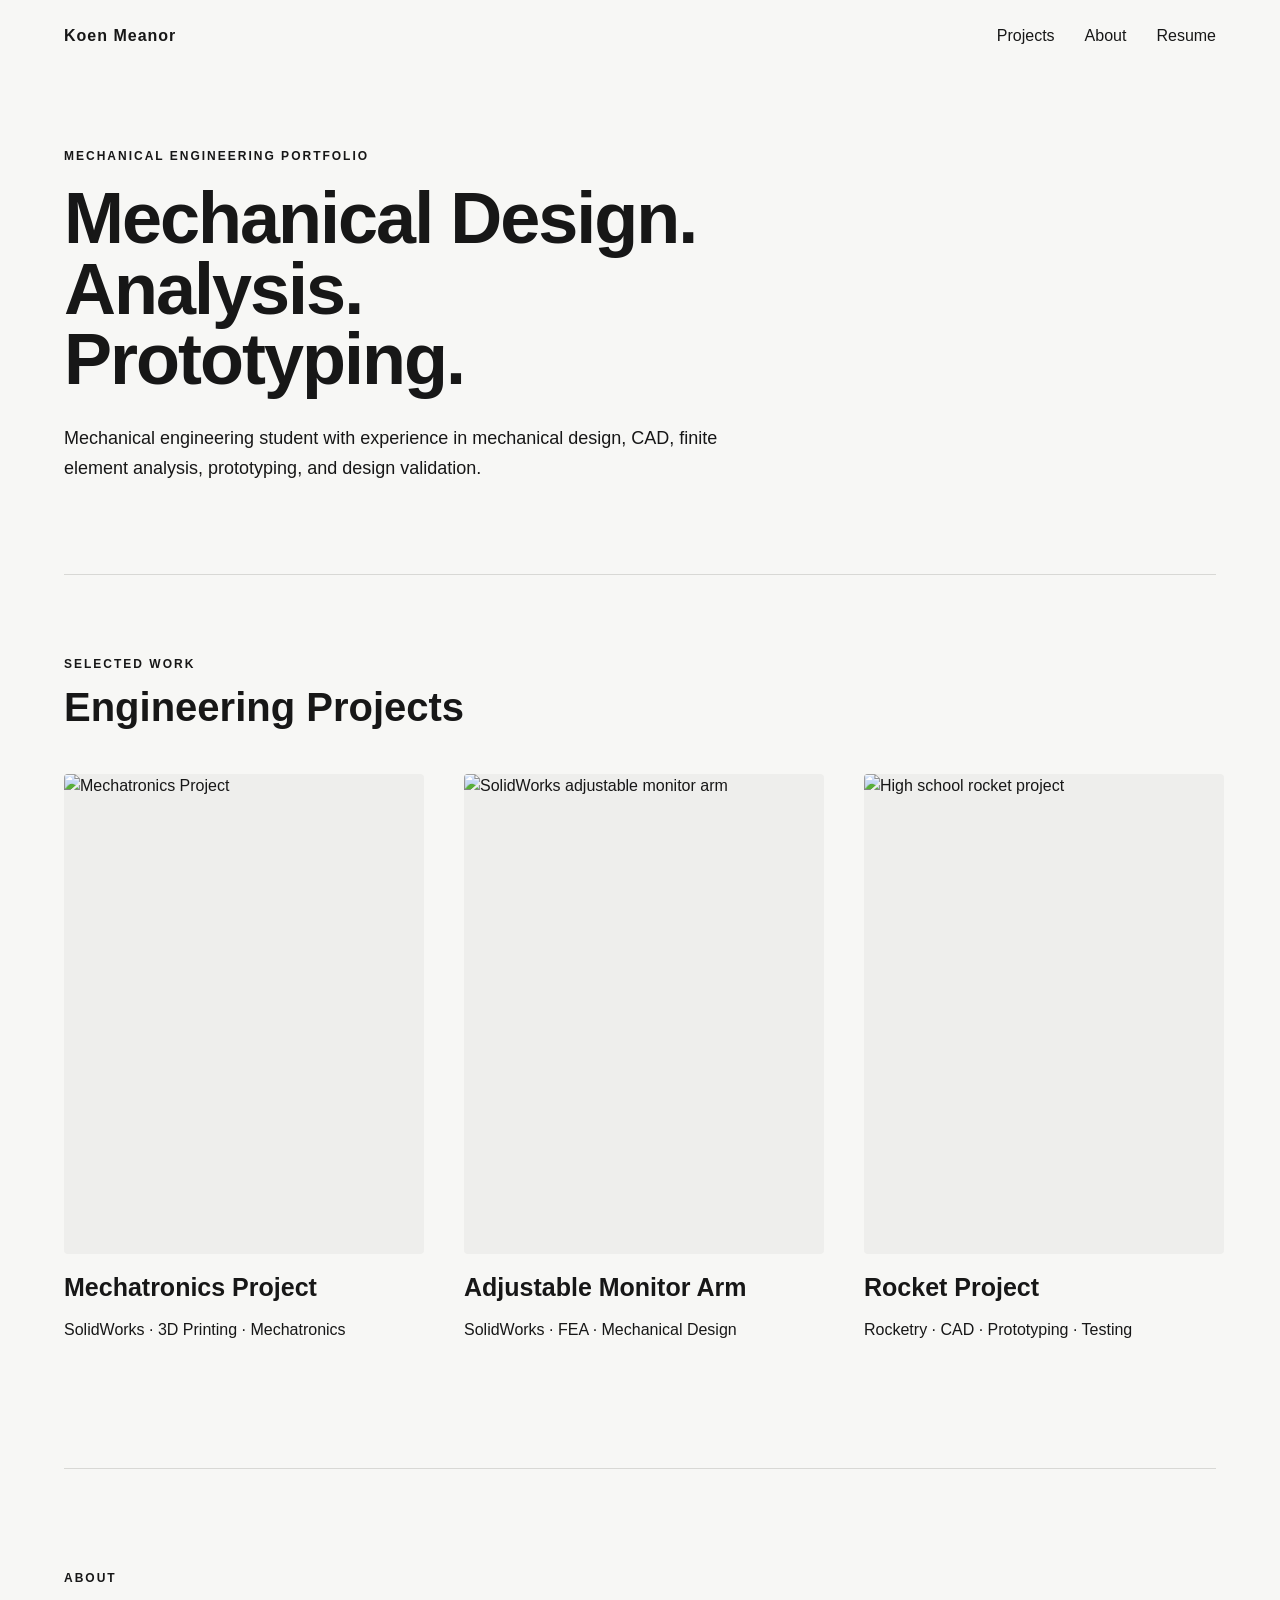
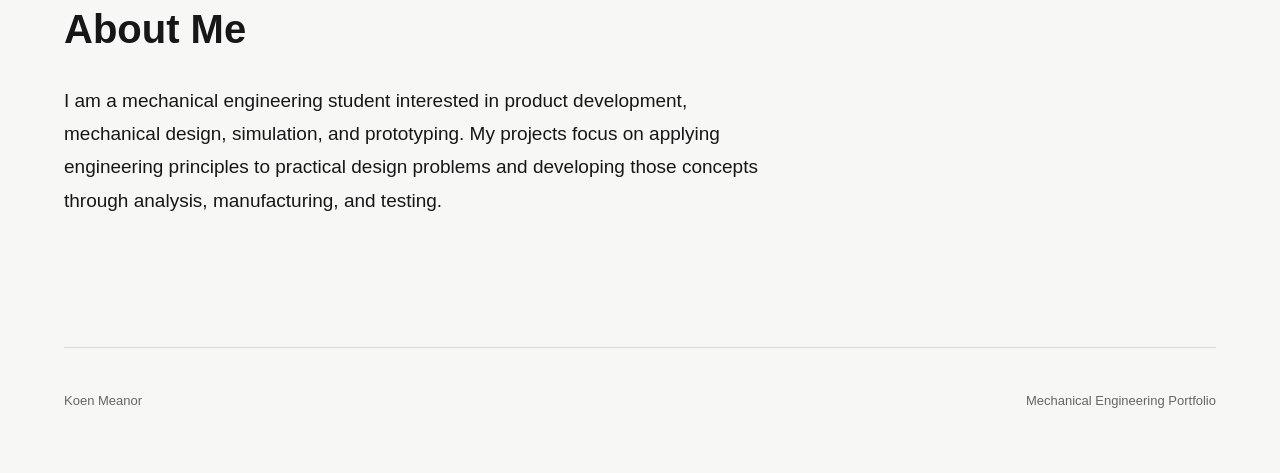
==== index.html @ 74413714 "Add files via upload" ====
<!DOCTYPE html>
<html lang="en">

<head>
    <meta charset="UTF-8">
    <meta name="viewport" content="width=device-width, initial-scale=1.0">

    <title>Koen Meanor | Mechanical Engineering Portfolio</title>

    <link rel="stylesheet" href="style.css">
</head>

<body>

    <!-- =========================
         NAVIGATION
    ========================== -->

    <nav>

        <a href="index.html" class="logo">
            Koen Meanor
        </a>

        <div class="nav-links">
            <a href="#projects">Projects</a>
            <a href="#about">About</a>
            <a href="#">Resume</a>
        </div>

    </nav>


    <main>

        <!-- =========================
             HERO
        ========================== -->

        <section class="hero">

            <p class="subtitle">
                MECHANICAL ENGINEERING PORTFOLIO
            </p>

            <h1>
                Mechanical Design.<br>
                Analysis.<br>
                Prototyping.
            </h1>

            <p class="intro">
                Mechanical engineering student with experience in mechanical
                design, CAD, finite element analysis, prototyping, and
                design validation.
            </p>

        </section>


        <!-- =========================
             PROJECTS
        ========================== -->

        <section id="projects" class="projects">

            <p class="subtitle">
                SELECTED WORK
            </p>

            <h2>
                Engineering Projects
            </h2>


            <div class="project-grid">


                <!-- =====================
                     mechatronics
                ====================== -->
<a href="mechatronics.html" class="project-card">

                    <div class="project-image-container">

                        <img
                            src="images/mechatronics.jpg"
                            alt="Mechatronics Project"
                            class="project-image"
                        >

                    </div>

                    <div class="project-info">

                        <h3>
                            Mechatronics Project
                        </h3>

                        <p>
                            SolidWorks · 3D Printing · Mechatronics
                        </p>

                    </div>

                </a>
                


                <!-- =====================
                     MONITOR ARM
                ====================== -->

                <a href="monitor-arm.html" class="project-card">

                    <div class="project-image-container">

                        <img
                            src="images/monitor-arm.jpg"
                            alt="SolidWorks adjustable monitor arm"
                            class="project-image monitor-arm-image"
                        >

                    </div>

                    <div class="project-info">

                        <h3>
                            Adjustable Monitor Arm
                        </h3>

                        <p>
                            SolidWorks · FEA · Mechanical Design
                        </p>

                    </div>

                </a>


                <!-- =====================
                     rocket
                ====================== -->
<a href="rocket-project.html" class="project-card">

                    <div class="project-image-container">

                        <img
                            src="images/Full Assembly.jpg"
                            alt="High school rocket project"
                            class="project-image"
                        >

                    </div>

                    <div class="project-info">

                        <h3>
                            Rocket Project
                        </h3>

                        <p>
                            Rocketry · CAD · Prototyping · Testing
                        </p>

                    </div>

                </a>
                


            </div>

        </section>


        <!-- =========================
             ABOUT
        ========================== -->

        <section id="about" class="about">

            <p class="subtitle">
                ABOUT
            </p>

            <h2>
                About Me
            </h2>

            <p>
                I am a mechanical engineering student interested in product
                development, mechanical design, simulation, and prototyping.
                My projects focus on applying engineering principles to
                practical design problems and developing those concepts
                through analysis, manufacturing, and testing.
            </p>

        </section>

    </main>


    <!-- =========================
         FOOTER
    ========================== -->

    <footer>

        <p>
            Koen Meanor
        </p>

        <p>
            Mechanical Engineering Portfolio
        </p>

    </footer>


</body>

</html>
---- style.css ----
/* =========================================
   GLOBAL
========================================= */

* {
    box-sizing: border-box;
}

html {
    scroll-behavior: smooth;
}

body {
    margin: 0;

    background: #f7f7f5;
    color: #171717;

    font-family: Arial, Helvetica, sans-serif;
    line-height: 1.5;
}

a {
    color: inherit;
    text-decoration: none;
}


/* =========================================
   NAVIGATION
========================================= */

nav {
    width: 90%;
    max-width: 1250px;

    margin: 0 auto;

    display: flex;
    justify-content: space-between;
    align-items: center;

    padding: 24px 0;
}

.logo {
    font-weight: 700;
    letter-spacing: 1px;
}

.nav-links {
    display: flex;
    gap: 30px;
}

.nav-links a {
    transition: opacity 0.2s ease;
}

.nav-links a:hover {
    opacity: 0.5;
}


/* =========================================
   HERO
========================================= */

.hero {
    width: 90%;
    max-width: 1250px;

    margin: 0 auto;

    padding: 75px 0 90px;
}

.subtitle {
    margin: 0;

    font-size: 12px;
    font-weight: 700;

    letter-spacing: 2px;
    text-transform: uppercase;
}

.hero h1 {
    max-width: 900px;

    margin: 18px 0 28px;

    font-size: clamp(48px, 6vw, 72px);
    line-height: 0.98;

    letter-spacing: -2px;
}

.intro {
    max-width: 680px;

    margin: 0;

    font-size: 18px;
    line-height: 1.7;
}

.hero-skills {
    margin-top: 20px;

    font-size: 13px;
    font-weight: 600;

    letter-spacing: 0.4px;

    color: #666;
}


/* =========================================
   PROJECTS
========================================= */

.projects {
    width: 90%;
    max-width: 1250px;

    margin: 0 auto;

    padding: 80px 0 110px;

    border-top: 1px solid #d8d8d5;
}

.projects h2 {
    margin: 12px 0 45px;

    font-size: 40px;
    line-height: 1.1;
}


/* =========================================
   PROJECT GRID
========================================= */

.project-grid {
    display: grid;

    grid-template-columns: repeat(3, 360px);

    gap: 40px;

    justify-content: start;
}


/* =========================================
   PROJECT CARDS
========================================= */

.project-card {
    display: block;

    transition:
        transform 0.25s ease,
        opacity 0.25s ease;
}

.project-card:hover {
    transform: translateY(-8px);
}


/* =========================================
   PROJECT IMAGE CONTAINER
========================================= */

.project-image-container {
    width: 360px;
    height: 480px;

    display: flex;
    justify-content: center;
    align-items: center;

    overflow: hidden;

    background: #eeeeec;

    border-radius: 4px;
}


/* =========================================
   PROJECT IMAGES
========================================= */

.project-image {
    width: 100%;
    height: 100%;

    object-fit: contain;
    object-position: center;

    display: block;

    transition: transform 0.3s ease;
}

.project-card:hover .project-image {
    transform: scale(1.02);
}


/* Monitor Arm gets cropped to fill the card */

.monitor-arm-image {
    object-fit: cover;
    object-position: center;
}


/* =========================================
   PROJECT INFORMATION
========================================= */

.project-info {
    padding-top: 18px;
}

.project-info h3 {
    margin: 0 0 7px;

    font-size: 25px;
    line-height: 1.2;
}

.project-tags {
    margin: 0;

    color: #666;

    font-size: 14px;
}

.project-summary {
    margin-top: 10px;

    max-width: 330px;

    font-size: 14px;
    line-height: 1.6;

    color: #555;
}


/* =========================================
   ABOUT
========================================= */

.about {
    width: 90%;
    max-width: 1250px;

    margin: 0 auto;

    padding: 100px 0 130px;

    border-top: 1px solid #d8d8d5;
}

.about h2 {
    margin: 12px 0 25px;

    font-size: 40px;
}

.about > p:last-child {
    max-width: 720px;

    margin: 0;

    font-size: 19px;
    line-height: 1.75;
}


/* =========================================
   FOOTER
========================================= */

footer {
    width: 90%;
    max-width: 1250px;

    margin: 0 auto;

    padding: 30px 0 50px;

    border-top: 1px solid #d8d8d5;

    display: flex;
    justify-content: space-between;

    color: #666;

    font-size: 13px;
}


/* =========================================
   INDIVIDUAL PROJECT PAGES
========================================= */

.project-page {
    width: 90%;
    max-width: 1000px;

    margin: 0 auto;

    padding-bottom: 120px;
}

.back-link {
    display: inline-block;

    margin-top: 45px;

    color: #666;
    font-size: 15px;

    transition: color 0.2s ease;
}

.back-link:hover {
    color: #171717;
}


/* =========================================
   PROJECT PAGE HEADER
========================================= */

.project-header {
    padding: 60px 0 35px;
}

.project-header h1 {
    max-width: 850px;

    margin: 15px 0 25px;

    font-size: clamp(45px, 6vw, 68px);
    line-height: 1;

    letter-spacing: -1px;
}

.project-description {
    max-width: 700px;

    margin: 0;

    font-size: 20px;
    line-height: 1.65;
}


/* =========================================
   PROJECT HERO IMAGE
========================================= */

.project-hero-image {
    width: auto;

    max-width: 600px;
    max-height: 500px;

    object-fit: contain;

    display: block;

    margin: 40px 0 80px;
}


/* =========================================
   PROJECT CONTENT
========================================= */

.project-section {
    max-width: 750px;

    margin: 80px 0;
}

.project-section h2 {
    margin-bottom: 20px;

    font-size: 30px;
}

.project-section p {
    font-size: 18px;
    line-height: 1.75;
}

.project-section ul {
    padding-left: 22px;
}

.project-section li {
    margin-bottom: 8px;

    font-size: 18px;
    line-height: 1.7;
}


/* =========================================
   TABLET
========================================= */

@media (max-width: 1200px) {

    .project-grid {
        grid-template-columns: repeat(2, 360px);
    }

}


/* =========================================
   MOBILE
========================================= */

@media (max-width: 750px) {

    nav {
        width: 92%;
    }

    .nav-links {
        gap: 14px;
        font-size: 14px;
    }


    .hero {
        width: 92%;

        padding: 60px 0 75px;
    }

    .hero h1 {
        font-size: 46px;
        letter-spacing: -1px;
    }


    .projects {
        width: 92%;

        padding: 65px 0 90px;
    }

    .project-grid {
        grid-template-columns: 1fr;

        gap: 60px;
    }

    .project-image-container {
        width: 100%;
        height: auto;
        aspect-ratio: 3 / 4;
    }


    .about {
        width: 92%;
    }


    .project-page {
        width: 92%;
    }

    .project-header h1 {
        font-size: 45px;
    }

    .project-hero-image {
        width: 100%;

        max-width: 100%;
        max-height: 450px;
    }


    footer {
        width: 92%;

        flex-direction: column;

        gap: 5px;
    }

}
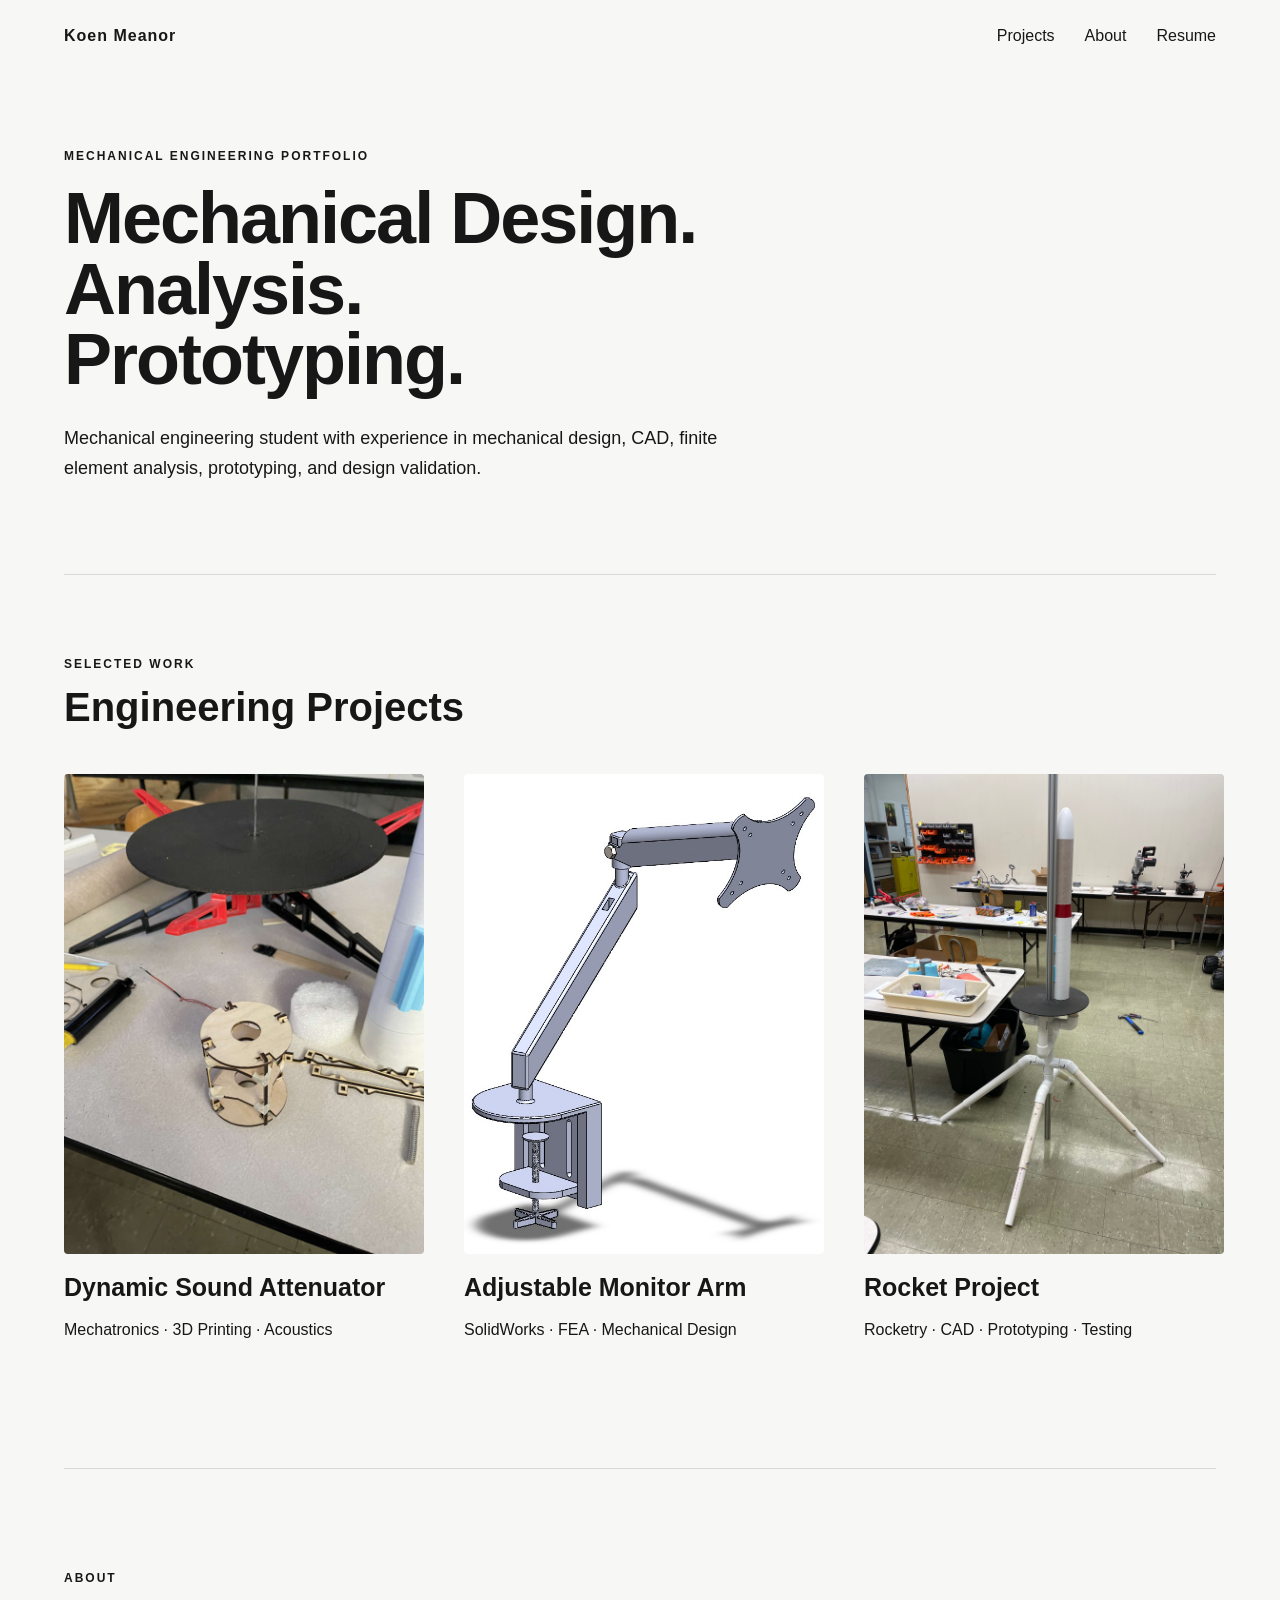
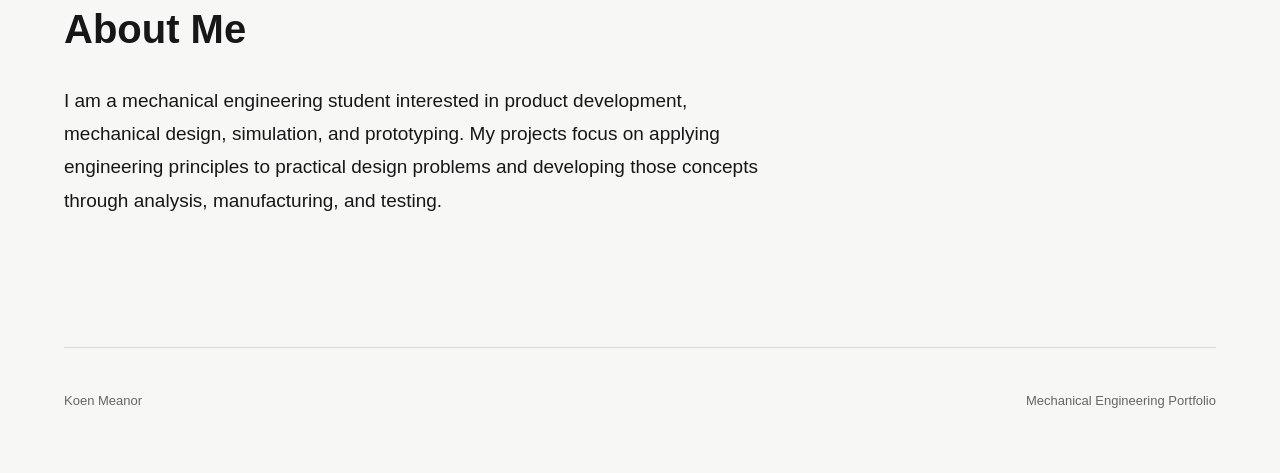
==== commit 053abf19: "Fix homepage image paths" ====
--- a/index.html
+++ b/index.html
@@ -1,223 +1,115 @@
-<!DOCTYPE html>
-<html lang="en">
-
-<head>
-    <meta charset="UTF-8">
-    <meta name="viewport" content="width=device-width, initial-scale=1.0">
-
-    <title>Koen Meanor | Mechanical Engineering Portfolio</title>
-
-    <link rel="stylesheet" href="style.css">
-</head>
-
-<body>
-
-    <!-- =========================
-         NAVIGATION
-    ========================== -->
-
-    <nav>
-
-        <a href="index.html" class="logo">
-            Koen Meanor
-        </a>
-
-        <div class="nav-links">
-            <a href="#projects">Projects</a>
-            <a href="#about">About</a>
-            <a href="#">Resume</a>
-        </div>
-
-    </nav>
-
-
-    <main>
-
-        <!-- =========================
-             HERO
-        ========================== -->
-
-        <section class="hero">
-
-            <p class="subtitle">
-                MECHANICAL ENGINEERING PORTFOLIO
-            </p>
-
-            <h1>
-                Mechanical Design.<br>
-                Analysis.<br>
-                Prototyping.
-            </h1>
-
-            <p class="intro">
-                Mechanical engineering student with experience in mechanical
-                design, CAD, finite element analysis, prototyping, and
-                design validation.
-            </p>
-
-        </section>
-
-
-        <!-- =========================
-             PROJECTS
-        ========================== -->
-
-        <section id="projects" class="projects">
-
-            <p class="subtitle">
-                SELECTED WORK
-            </p>
-
-            <h2>
-                Engineering Projects
-            </h2>
-
-
-            <div class="project-grid">
-
-
-                <!-- =====================
-                     mechatronics
-                ====================== -->
-<a href="mechatronics.html" class="project-card">
-
-                    <div class="project-image-container">
-
-                        <img
-                            src="images/mechatronics.jpg"
-                            alt="Mechatronics Project"
-                            class="project-image"
-                        >
-
-                    </div>
-
-                    <div class="project-info">
-
-                        <h3>
-                            Mechatronics Project
-                        </h3>
-
-                        <p>
-                            SolidWorks · 3D Printing · Mechatronics
-                        </p>
-
-                    </div>
-
-                </a>
-                
-
-
-                <!-- =====================
-                     MONITOR ARM
-                ====================== -->
-
-                <a href="monitor-arm.html" class="project-card">
-
-                    <div class="project-image-container">
-
-                        <img
-                            src="images/monitor-arm.jpg"
-                            alt="SolidWorks adjustable monitor arm"
-                            class="project-image monitor-arm-image"
-                        >
-
-                    </div>
-
-                    <div class="project-info">
-
-                        <h3>
-                            Adjustable Monitor Arm
-                        </h3>
-
-                        <p>
-                            SolidWorks · FEA · Mechanical Design
-                        </p>
-
-                    </div>
-
-                </a>
-
-
-                <!-- =====================
-                     rocket
-                ====================== -->
-<a href="rocket-project.html" class="project-card">
-
-                    <div class="project-image-container">
-
-                        <img
-                            src="images/Full Assembly.jpg"
-                            alt="High school rocket project"
-                            class="project-image"
-                        >
-
-                    </div>
-
-                    <div class="project-info">
-
-                        <h3>
-                            Rocket Project
-                        </h3>
-
-                        <p>
-                            Rocketry · CAD · Prototyping · Testing
-                        </p>
-
-                    </div>
-
-                </a>
-                
-
-
-            </div>
-
-        </section>
-
-
-        <!-- =========================
-             ABOUT
-        ========================== -->
-
-        <section id="about" class="about">
-
-            <p class="subtitle">
-                ABOUT
-            </p>
-
-            <h2>
-                About Me
-            </h2>
-
-            <p>
-                I am a mechanical engineering student interested in product
-                development, mechanical design, simulation, and prototyping.
-                My projects focus on applying engineering principles to
-                practical design problems and developing those concepts
-                through analysis, manufacturing, and testing.
-            </p>
-
-        </section>
-
-    </main>
-
-
-    <!-- =========================
-         FOOTER
-    ========================== -->
-
-    <footer>
-
-        <p>
-            Koen Meanor
-        </p>
-
-        <p>
-            Mechanical Engineering Portfolio
-        </p>
-
-    </footer>
-
-
-</body>
-
+<!DOCTYPE html>
+<html lang="en">
+
+<head>
+    <meta charset="UTF-8">
+    <meta name="viewport" content="width=device-width, initial-scale=1.0">
+
+    <title>Koen Meanor | Mechanical Engineering Portfolio</title>
+
+    <link rel="stylesheet" href="style.css">
+</head>
+
+<body>
+
+    <nav>
+        <a href="index.html" class="logo">Koen Meanor</a>
+
+        <div class="nav-links">
+            <a href="#projects">Projects</a>
+            <a href="#about">About</a>
+            <a href="#">Resume</a>
+        </div>
+    </nav>
+
+    <main>
+        <section class="hero">
+            <p class="subtitle">MECHANICAL ENGINEERING PORTFOLIO</p>
+
+            <h1>
+                Mechanical Design.<br>
+                Analysis.<br>
+                Prototyping.
+            </h1>
+
+            <p class="intro">
+                Mechanical engineering student with experience in mechanical
+                design, CAD, finite element analysis, prototyping, and
+                design validation.
+            </p>
+        </section>
+
+        <section id="projects" class="projects">
+            <p class="subtitle">SELECTED WORK</p>
+            <h2>Engineering Projects</h2>
+
+            <div class="project-grid">
+                <a href="mechatronics.html" class="project-card">
+                    <div class="project-image-container">
+                        <img
+                            src="Motor Housing.JPG"
+                            alt="Dynamic Sound Attenuator"
+                            class="project-image"
+                        >
+                    </div>
+
+                    <div class="project-info">
+                        <h3>Dynamic Sound Attenuator</h3>
+                        <p>Mechatronics · 3D Printing · Acoustics</p>
+                    </div>
+                </a>
+
+                <a href="monitor-arm.html" class="project-card">
+                    <div class="project-image-container">
+                        <img
+                            src="Monitor-arm.jpg"
+                            alt="SolidWorks adjustable monitor arm"
+                            class="project-image monitor-arm-image"
+                        >
+                    </div>
+
+                    <div class="project-info">
+                        <h3>Adjustable Monitor Arm</h3>
+                        <p>SolidWorks · FEA · Mechanical Design</p>
+                    </div>
+                </a>
+
+                <a href="rocket-project.html" class="project-card">
+                    <div class="project-image-container">
+                        <img
+                            src="Full Assembly.jpg"
+                            alt="High school rocket project"
+                            class="project-image"
+                        >
+                    </div>
+
+                    <div class="project-info">
+                        <h3>Rocket Project</h3>
+                        <p>Rocketry · CAD · Prototyping · Testing</p>
+                    </div>
+                </a>
+            </div>
+        </section>
+
+        <section id="about" class="about">
+            <p class="subtitle">ABOUT</p>
+            <h2>About Me</h2>
+
+            <p>
+                I am a mechanical engineering student interested in product
+                development, mechanical design, simulation, and prototyping.
+                My projects focus on applying engineering principles to
+                practical design problems and developing those concepts
+                through analysis, manufacturing, and testing.
+            </p>
+        </section>
+    </main>
+
+    <footer>
+        <p>Koen Meanor</p>
+        <p>Mechanical Engineering Portfolio</p>
+    </footer>
+
+</body>
+
 </html>
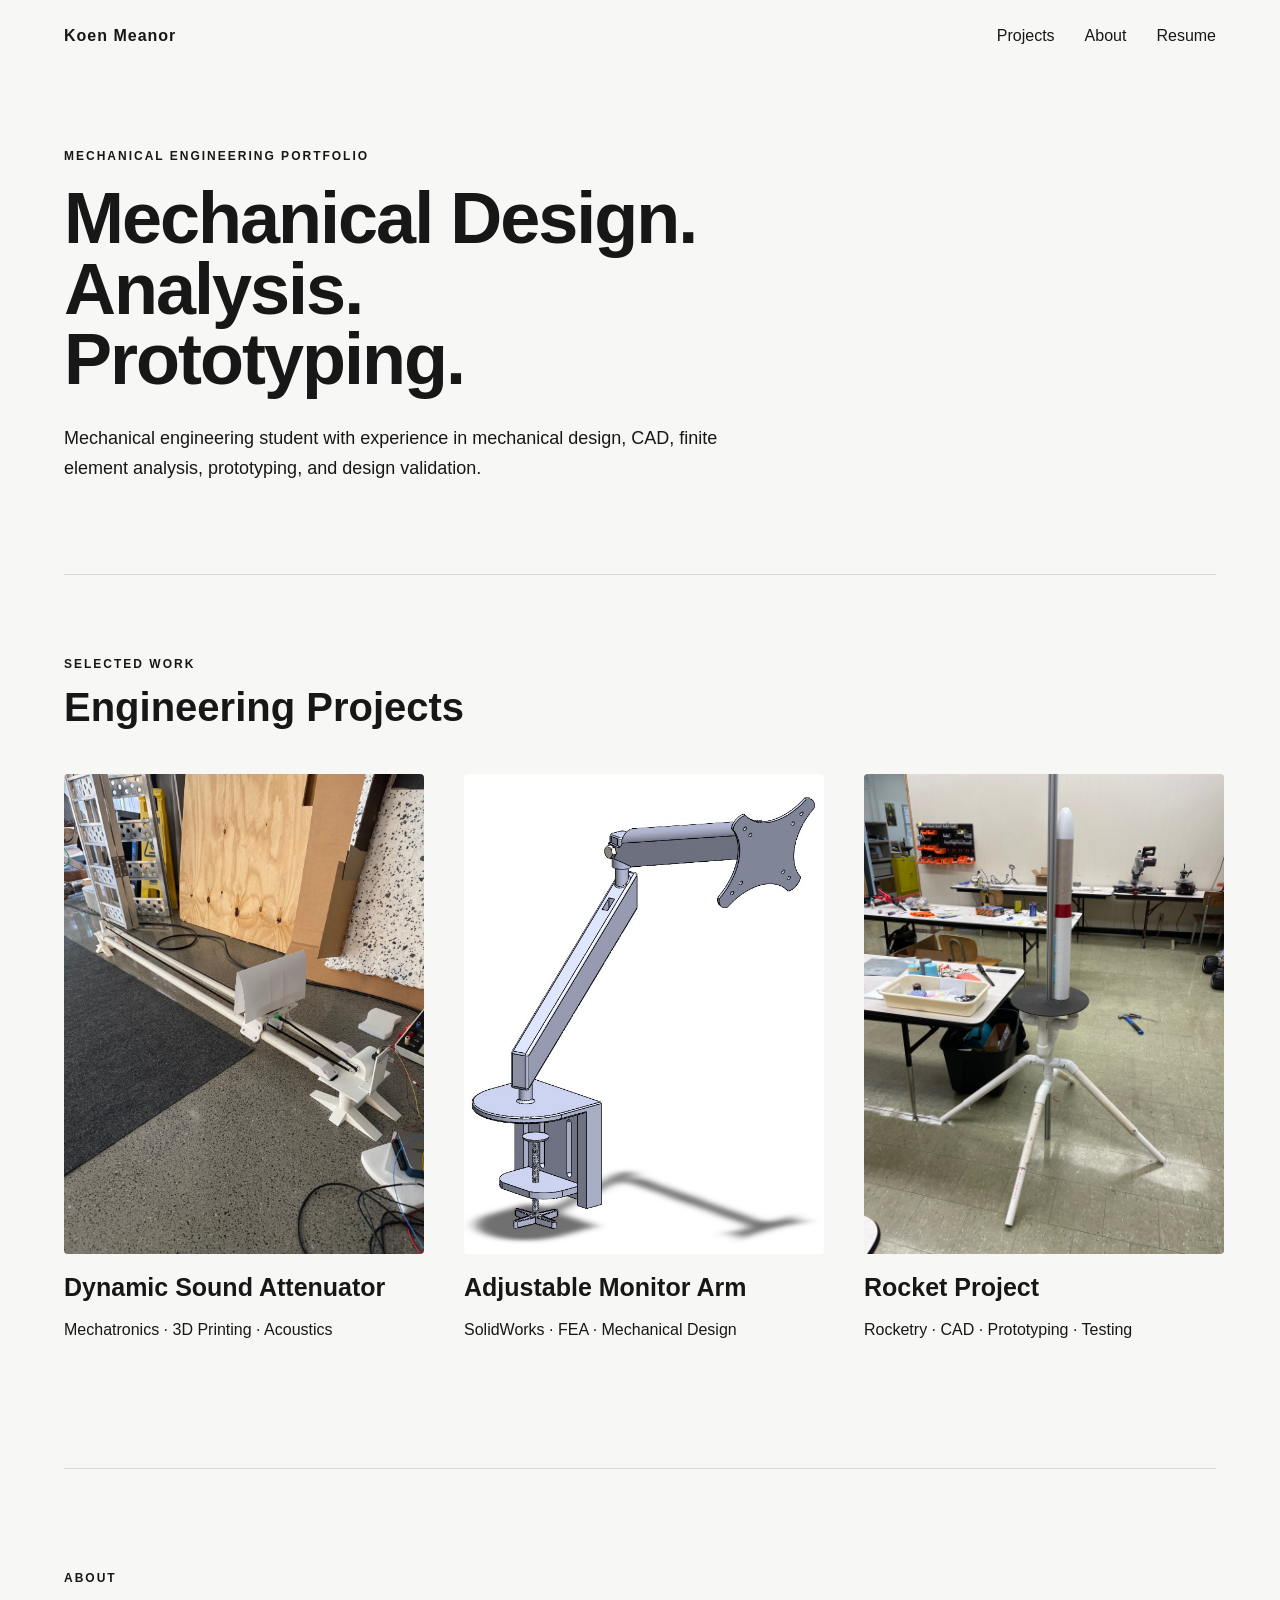
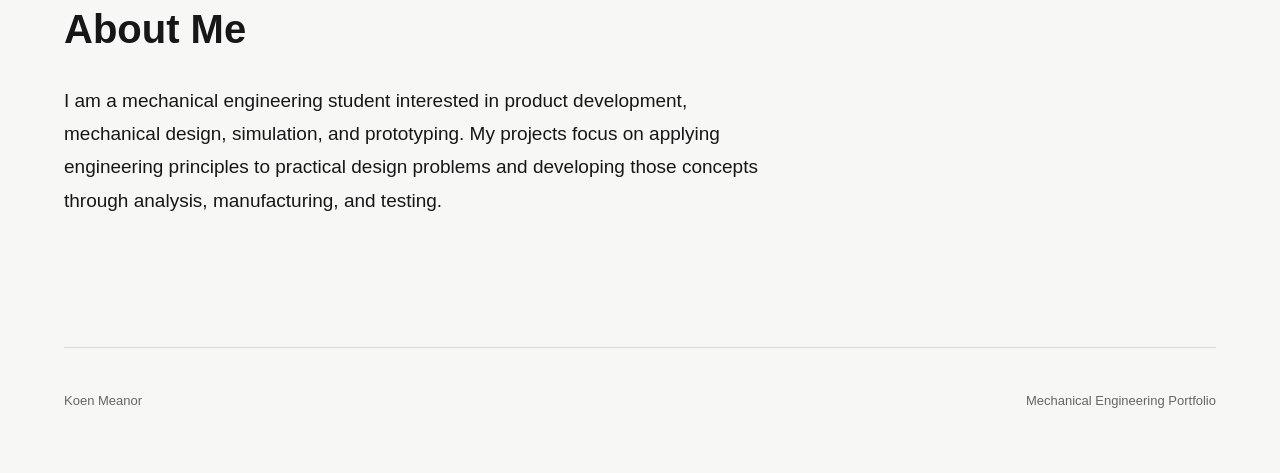
==== commit 0c530658: "Use sound attenuator project image" ====
--- a/index.html
+++ b/index.html
@@ -1,88 +1,52 @@
 <!DOCTYPE html>
 <html lang="en">
-
 <head>
     <meta charset="UTF-8">
     <meta name="viewport" content="width=device-width, initial-scale=1.0">
-
     <title>Koen Meanor | Mechanical Engineering Portfolio</title>
-
     <link rel="stylesheet" href="style.css">
 </head>
-
 <body>
-
     <nav>
         <a href="index.html" class="logo">Koen Meanor</a>
-
         <div class="nav-links">
             <a href="#projects">Projects</a>
             <a href="#about">About</a>
             <a href="#">Resume</a>
         </div>
     </nav>
-
     <main>
         <section class="hero">
             <p class="subtitle">MECHANICAL ENGINEERING PORTFOLIO</p>
-
-            <h1>
-                Mechanical Design.<br>
-                Analysis.<br>
-                Prototyping.
-            </h1>
-
-            <p class="intro">
-                Mechanical engineering student with experience in mechanical
-                design, CAD, finite element analysis, prototyping, and
-                design validation.
-            </p>
+            <h1>Mechanical Design.<br>Analysis.<br>Prototyping.</h1>
+            <p class="intro">Mechanical engineering student with experience in mechanical design, CAD, finite element analysis, prototyping, and design validation.</p>
         </section>
-
         <section id="projects" class="projects">
             <p class="subtitle">SELECTED WORK</p>
             <h2>Engineering Projects</h2>
-
             <div class="project-grid">
                 <a href="mechatronics.html" class="project-card">
                     <div class="project-image-container">
-                        <img
-                            src="Motor Housing.JPG"
-                            alt="Dynamic Sound Attenuator"
-                            class="project-image"
-                        >
+                        <img src="sound-attenuator-main.jpg" alt="Dynamic Sound Attenuator" class="project-image">
                     </div>
-
                     <div class="project-info">
                         <h3>Dynamic Sound Attenuator</h3>
                         <p>Mechatronics · 3D Printing · Acoustics</p>
                     </div>
                 </a>
-
                 <a href="monitor-arm.html" class="project-card">
                     <div class="project-image-container">
-                        <img
-                            src="Monitor-arm.jpg"
-                            alt="SolidWorks adjustable monitor arm"
-                            class="project-image monitor-arm-image"
-                        >
+                        <img src="Monitor-arm.jpg" alt="SolidWorks adjustable monitor arm" class="project-image monitor-arm-image">
                     </div>
-
                     <div class="project-info">
                         <h3>Adjustable Monitor Arm</h3>
                         <p>SolidWorks · FEA · Mechanical Design</p>
                     </div>
                 </a>
-
                 <a href="rocket-project.html" class="project-card">
                     <div class="project-image-container">
-                        <img
-                            src="Full Assembly.jpg"
-                            alt="High school rocket project"
-                            class="project-image"
-                        >
+                        <img src="Full Assembly.jpg" alt="High school rocket project" class="project-image">
                     </div>
-
                     <div class="project-info">
                         <h3>Rocket Project</h3>
                         <p>Rocketry · CAD · Prototyping · Testing</p>
@@ -90,26 +54,15 @@
                 </a>
             </div>
         </section>
-
         <section id="about" class="about">
             <p class="subtitle">ABOUT</p>
             <h2>About Me</h2>
-
-            <p>
-                I am a mechanical engineering student interested in product
-                development, mechanical design, simulation, and prototyping.
-                My projects focus on applying engineering principles to
-                practical design problems and developing those concepts
-                through analysis, manufacturing, and testing.
-            </p>
+            <p>I am a mechanical engineering student interested in product development, mechanical design, simulation, and prototyping. My projects focus on applying engineering principles to practical design problems and developing those concepts through analysis, manufacturing, and testing.</p>
         </section>
     </main>
-
     <footer>
         <p>Koen Meanor</p>
         <p>Mechanical Engineering Portfolio</p>
     </footer>
-
 </body>
-
 </html>
